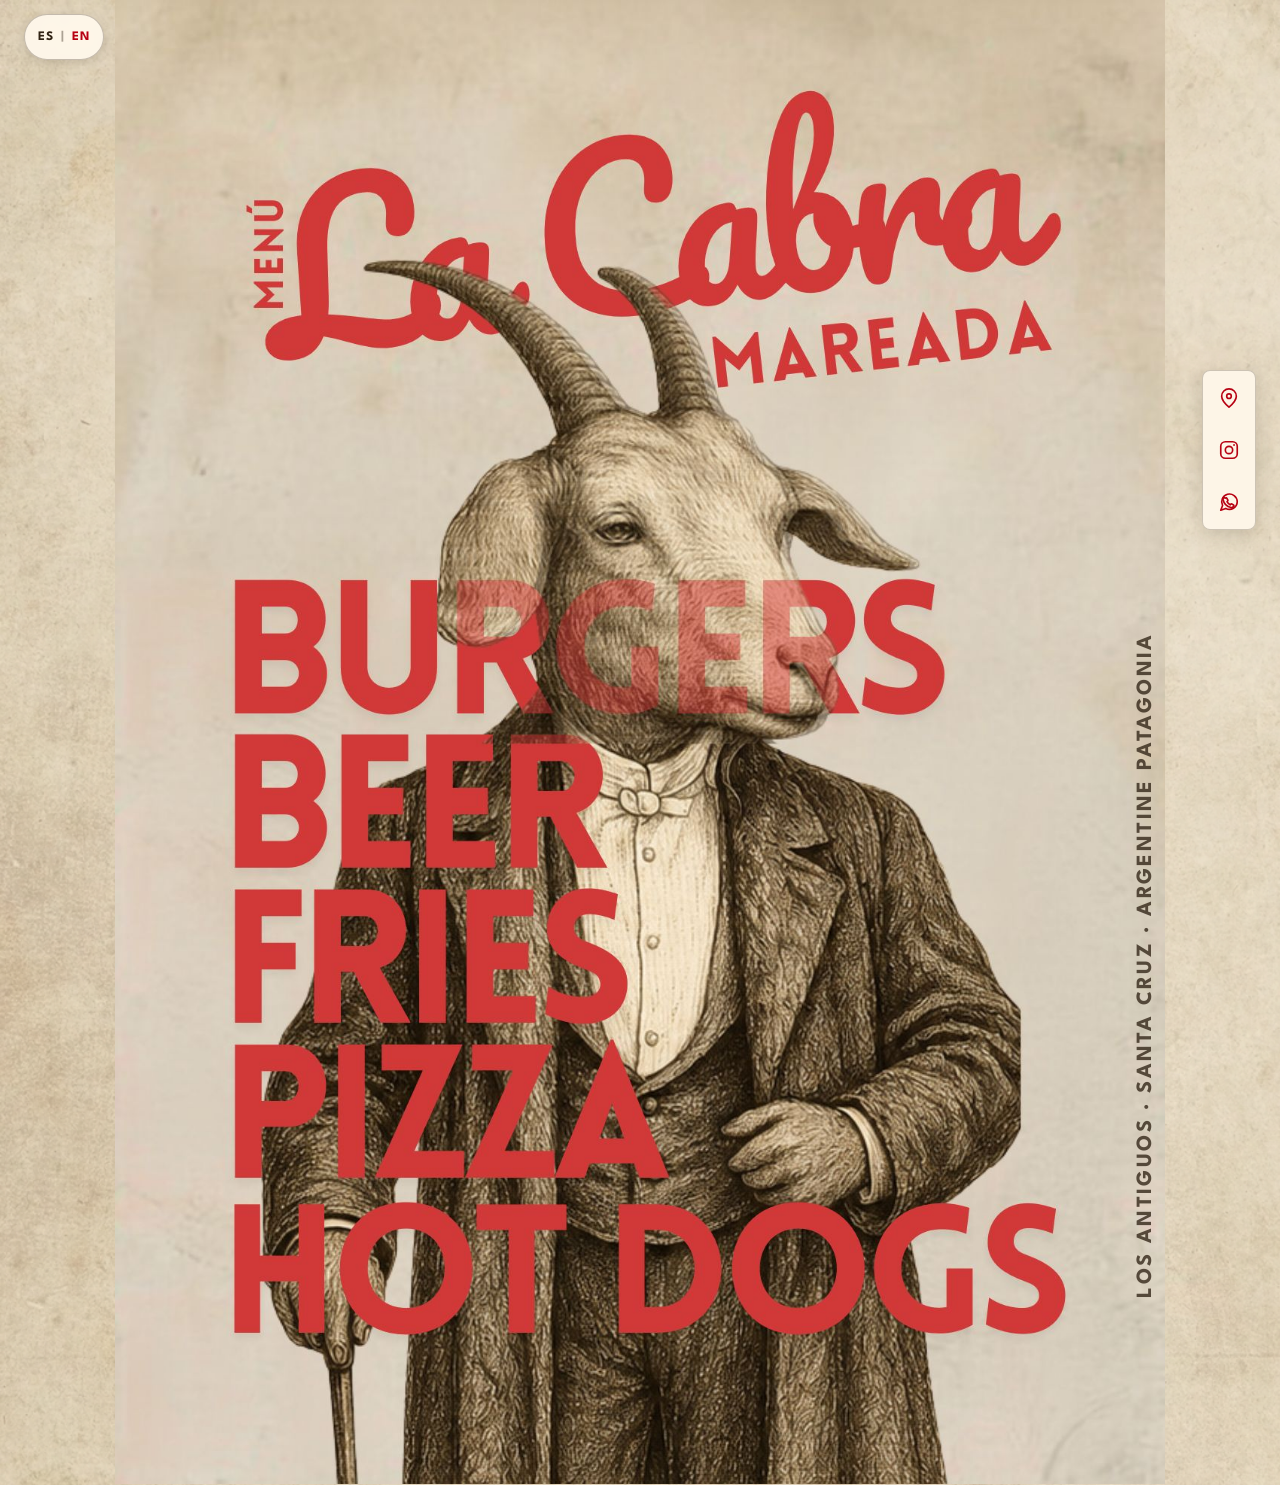
==== en/index.html @ f1989853 "Agregar version en ingles del menu" ====
<!DOCTYPE html>
<html lang="en">

<head>
    <meta charset="UTF-8">
    <meta
        name="viewport"
        content="width=device-width, initial-scale=1.0, viewport-fit=cover">
    <meta
        name="description"
        content="La Cabra Mareada digital menu: burgers, craft beer, fries, pizza and hot dogs.">
    <meta name="theme-color" content="#fff8eb">

    <title>La Cabra Mareada | English Menu</title>

    <link rel="icon" type="image/png" href="../img/favicon.png?v=2">
    <link rel="apple-touch-icon" href="../img/favicon.png?v=2">
    <link rel="canonical" href="https://www.lacabramareada.com.ar/en/">
    <link rel="alternate" hreflang="es" href="https://www.lacabramareada.com.ar/">
    <link rel="alternate" hreflang="en" href="https://www.lacabramareada.com.ar/en/">
    <link rel="alternate" hreflang="x-default" href="https://www.lacabramareada.com.ar/">
    <link rel="preconnect" href="https://fonts.googleapis.com">
    <link rel="preconnect" href="https://fonts.gstatic.com" crossorigin>
    <link
        rel="stylesheet"
        href="https://fonts.googleapis.com/css2?family=League+Spartan:wght@700&amp;display=swap">
    <link rel="stylesheet" href="../css/style.css?v=14">
</head>

<body class="pagina-portada">

    <main class="contenedor-portada">

        <nav class="selector-idioma" aria-label="Select language">
            <a href="../index.html" lang="es" hreflang="es">ES</a>
            <span class="separador-idioma" aria-hidden="true">|</span>
            <span class="idioma-activo" aria-current="page">EN</span>
        </nav>

        <p class="identidad-geografica">
            Los Antiguos · Santa Cruz · Argentine Patagonia
        </p>

        <p class="aviso-categorias" aria-hidden="true">
            TAP A CATEGORY TO VIEW THE MENU
        </p>

        <img
            src="../img/portada-en.jpeg"
            alt="La Cabra Mareada main menu"
            class="portada"
            width="1395"
            height="1972"
            fetchpriority="high">

        <nav class="enlaces-portada" aria-label="Menu categories">

            <a
                class="zona zona-burgers"
                href="burgers.html"
                aria-label="View the burger menu">
                <span class="texto-accesible">Burgers</span>
            </a>

            <a
                class="zona zona-cervezas"
                href="beer.html"
                aria-label="View the craft beer menu">
                <span class="texto-accesible">Beer</span>
            </a>

            <a
                class="zona zona-papas"
                href="fries.html"
                aria-label="View the fries menu">
                <span class="texto-accesible">Fries</span>
            </a>

            <a
                class="zona zona-pizzas"
                href="pizzas.html"
                aria-label="View the pizza menu">
                <span class="texto-accesible">Pizza</span>
            </a>

            <a
                class="zona zona-panchos"
                href="pizzas.html#hot-dogs"
                aria-label="View the hot dog section">
                <span class="texto-accesible">Hot dogs</span>
            </a>

        </nav>

    </main>

    <nav class="acciones-principales" aria-label="Contact and location">

        <a
            class="accion-principal"
            href="https://www.google.com/maps/dir//La+Cabra+Mareada+Los+Antiguos,+Av.+11+de+Julio+536,+Z9041+Los+Antiguos,+Santa+Cruz/@-46.5449201,-71.6216948,15z/data=!4m8!4m7!1m0!1m5!1m1!1s0xbded295d898c9527:0x5cba1bb2d6e6a3a2!2m2!1d-71.6311432!2d-46.5515273?entry=ttu&amp;g_ep=EgoyMDI2MDcyOC4wIKXMDSoASAFQAw%3D%3D"
            target="_blank"
            rel="noopener noreferrer"
            aria-label="Get directions to La Cabra Mareada with Google Maps">
            <svg class="icono-accion" viewBox="0 0 24 24" aria-hidden="true">
                <path d="M20 10c0 5-8 12-8 12S4 15 4 10a8 8 0 1 1 16 0Z"></path>
                <circle cx="12" cy="10" r="2.5"></circle>
            </svg>
            <span class="texto-accion">Directions</span>
        </a>

        <a
            class="accion-principal"
            href="https://www.instagram.com/lacabra_mareada?igsh=eTJvdHl6Z2Z5M3F1"
            target="_blank"
            rel="noopener noreferrer"
            aria-label="Open La Cabra Mareada on Instagram">
            <svg class="icono-accion" viewBox="0 0 24 24" aria-hidden="true">
                <rect x="3" y="3" width="18" height="18" rx="5"></rect>
                <circle cx="12" cy="12" r="4"></circle>
                <circle class="icono-punto" cx="17.5" cy="6.5" r="1"></circle>
            </svg>
            <span class="texto-accion">Instagram</span>
        </a>

        <a
            class="accion-principal"
            href="https://wa.me/5492975358234"
            target="_blank"
            rel="noopener noreferrer"
            aria-label="Contact La Cabra Mareada on WhatsApp">
            <svg class="icono-accion" viewBox="0 0 24 24" aria-hidden="true">
                <path d="M21 11.5a8.5 8.5 0 0 1-12.5 7.5L3 21l2-5.2A8.5 8.5 0 1 1 21 11.5Z"></path>
                <path d="M8.2 7.8c.5-.5 1.2-.3 1.5.2l1 1.8c.2.4.1.9-.2 1.2l-.7.7c.8 1.5 1.9 2.6 3.4 3.4l.7-.7c.3-.3.8-.4 1.2-.2l1.8 1c.5.3.7 1 .2 1.5l-.6.6c-.6.6-1.5.9-2.3.7-4.4-.9-7.8-4.3-8.7-8.7-.2-.8.1-1.7.7-2.3l.2-.2Z"></path>
            </svg>
            <span class="texto-accion">WhatsApp</span>
        </a>

    </nav>

</body>

</html>
---- css/style.css ----
/* ================================================= */
/* LA CABRA MAREADA                                  */
/* ================================================= */

:root {
    --ancho-carta: 1050px;
    --proporcion-carta: 1050 / 1485;

    --color-papel: #fff8eb;
    --color-papel-secundario: #e8dfc8;
    --color-tinta: #302314;
    --color-rojo: #b70213;

    --fondo-control: rgba(255, 248, 235, 0.82);
    --fondo-control-activo: rgba(255, 248, 235, 0.97);
}


/* ================================================= */
/* CONFIGURACIÓN GENERAL                             */
/* ================================================= */

* {
    margin: 0;
    padding: 0;
    box-sizing: border-box;
}

html {
    width: 100%;
    min-height: 100%;

    color: var(--color-tinta);
    background-color: var(--color-papel);

    -webkit-text-size-adjust: 100%;
    text-size-adjust: 100%;
}

body {
    width: 100%;
    min-height: 100vh;
    min-height: 100svh;

    overflow-x: hidden;

    color: var(--color-tinta);
    background-color: var(--color-papel);

    /* Respaldo para navegadores que no entienden image-set(). */
    background-image:
        url("../img/textura envejecida.png"),
        url("../img/textura suave.png");

    /*
    Las versiones WebP son más livianas. Los PNG originales
    permanecen como respaldo para navegadores antiguos.
    */
    background-image:
        image-set(
            url("../img/textura-envejecida.webp") type("image/webp"),
            url("../img/textura envejecida.png") type("image/png")
        ),
        image-set(
            url("../img/textura-suave.webp") type("image/webp"),
            url("../img/textura suave.png") type("image/png")
        );

    background-position:
        center top,
        center top;

    background-repeat:
        repeat-y,
        repeat-y;

    /*
    La textura se amplía hasta cubrir todo el ancho de la
    ventana. Así no quedan franjas de color sólido a los
    costados de la carta en monitores grandes.
    */
    background-size:
        cover,
        cover;
}

img {
    max-width: 100%;
}

a {
    color: inherit;
}


/* ================================================= */
/* PORTADA Y CARTAS                                  */
/* ================================================= */

.contenedor-portada,
.contenedor-carta {
    position: relative;

    width: 100%;
    max-width: var(--ancho-carta);
    margin: 0 auto;

    aspect-ratio: var(--proporcion-carta);
}

.portada,
.imagen-carta {
    display: block;

    width: 100%;
    height: auto;

    -webkit-user-select: none;
    user-select: none;
    -webkit-user-drag: none;
}

.imagen-carta {
    touch-action: pan-x pan-y pinch-zoom;
}


/* ================================================= */
/* ZONAS CLICABLES DE LA PORTADA                     */
/* ================================================= */

.enlaces-portada {
    position: absolute;
    inset: 0;
    z-index: 2;
}

.zona {
    position: absolute;
    display: block;

    border: 0;
    background: transparent;

    cursor: pointer;
    touch-action: manipulation;
    -webkit-tap-highlight-color: transparent;
}

/* Texto accesible, oculto únicamente de forma visual. */
.zona .texto-accesible {
    position: absolute;

    width: 1px;
    height: 1px;
    padding: 0;
    margin: -1px;

    overflow: hidden;
    clip: rect(0, 0, 0, 0);
    clip-path: inset(50%);

    white-space: nowrap;
    border: 0;
}

.zona-burgers {
    left: 10%;
    top: 39%;
    width: 70%;
    height: 10%;
}

.zona-cervezas {
    left: 10%;
    top: 49.5%;
    width: 75%;
    height: 10%;
}

.zona-papas {
    left: 10%;
    top: 60%;
    width: 51%;
    height: 10%;
}

.zona-pizzas {
    left: 10%;
    top: 70.5%;
    width: 51%;
    height: 10%;
}

.zona-panchos {
    left: 10%;
    top: 81%;
    width: 76%;
    height: 10%;
}

@media (hover: hover) and (pointer: fine) {
    .zona:hover {
        background: rgba(183, 2, 19, 0.08);
        outline: 2px solid rgba(183, 2, 19, 0.45);
        outline-offset: -2px;
    }

}

.zona:focus-visible {
    background: rgba(183, 2, 19, 0.08);
    outline: 3px solid rgba(183, 2, 19, 0.75);
    outline-offset: -3px;
}


/* ================================================= */
/* AYUDA INICIAL Y ACCESOS DE CONTACTO               */
/* ================================================= */

.selector-idioma {
    position: fixed;
    top: max(14px, env(safe-area-inset-top));
    left: max(
        10px,
        calc((100vw - var(--ancho-carta) - 300px) / 4)
    );
    z-index: 30;

    display: inline-flex;
    align-items: center;
    gap: 7px;

    min-height: 44px;
    padding: 8px 13px;

    color: var(--color-tinta);
    border: 1px solid rgba(48, 35, 20, 0.28);
    border-radius: 999px;

    font-family: "League Spartan", "Arial Narrow", Arial, Helvetica, sans-serif;
    font-size: 13px;
    font-weight: 700;
    line-height: 1;
    letter-spacing: 0.08em;

    background: rgba(255, 248, 235, 0.94);
    box-shadow: 0 3px 10px rgba(48, 35, 20, 0.14);
    backdrop-filter: blur(3px);
}

.selector-idioma a {
    display: inline-flex;
    align-items: center;
    min-height: 28px;

    color: var(--color-tinta);
    text-decoration: none;

    transition: opacity 0.2s ease;
    touch-action: manipulation;
}

.selector-idioma a:hover,
.selector-idioma a:focus-visible {
    opacity: 0.55;
}

.selector-idioma a:focus-visible {
    outline: 2px solid var(--color-tinta);
    outline-offset: 3px;
}

.idioma-activo {
    color: var(--color-rojo);
}

.separador-idioma {
    color: rgba(48, 35, 20, 0.4);
}

@media (min-width: 701px) and (max-width: 1399px) {
    .selector-idioma {
        left: clamp(8px, 2vw, 24px);
    }
}

.identidad-geografica {
    position: absolute;
    top: 65%;
    left: calc(100% - clamp(11px, 1.8vw, 19px));
    z-index: 3;

    width: max-content;

    color: rgba(48, 35, 20, 0.78);

    font-family: "League Spartan", "Arial Narrow", Arial, Helvetica, sans-serif;
    font-size: clamp(9px, 1vw, 12px);
    font-weight: 700;
    line-height: 1.2;
    letter-spacing: 0.14em;

    text-align: center;
    text-transform: uppercase;
    white-space: nowrap;

    pointer-events: none;
    transform: translate(-50%, -50%) rotate(-90deg);
    transform-origin: center;
}

/*
En computadora la identificación vertical conserva una
presencia mayor sin invadir los nombres de las categorías.
*/
@media (min-width: 701px) {
    .identidad-geografica {
        font-size: clamp(16px, 1.7vw, 22px);
        letter-spacing: 0.11em;
    }
}

.aviso-categorias {
    position: absolute;
    top: 1%;
    left: 50%;
    z-index: 4;

    width: max-content;
    max-width: calc(100% - 24px);
    padding: 7px 12px;

    color: var(--color-rojo);
    border: 1px solid rgba(48, 35, 20, 0.24);
    border-radius: 999px;

    font-family: "Arial Narrow", Arial, Helvetica, sans-serif;
    font-size: clamp(10px, 1.15vw, 13px);
    font-weight: 700;
    line-height: 1.2;
    letter-spacing: 0.08em;

    text-align: center;

    background: rgba(255, 248, 235, 0.9);
    box-shadow: 0 3px 10px rgba(48, 35, 20, 0.12);
    backdrop-filter: blur(2px);

    pointer-events: none;
    transform: translateX(-50%);

    animation: mostrar-aviso-categorias 5.5s ease 0.5s both;
}

/* En computadora el aviso temporal permanece arriba. */
@media (min-width: 701px) {
    .aviso-categorias {
        top: 1%;
    }
}

@keyframes mostrar-aviso-categorias {
    0%,
    100% {
        opacity: 0;
        transform: translate(-50%, -4px);
    }

    10%,
    75% {
        opacity: 1;
        transform: translate(-50%, 0);
    }
}

.acciones-principales {
    position: fixed;
    top: 50%;
    right: max(
        10px,
        calc((100vw - var(--ancho-carta) - 300px) / 4)
    );
    z-index: 20;

    display: grid;
    gap: 8px;

    width: 150px;
    padding: 8px;

    border: 1px solid rgba(48, 35, 20, 0.24);
    border-radius: 8px;

    background: rgba(255, 248, 235, 0.92);
    box-shadow: 0 5px 18px rgba(48, 35, 20, 0.16);
    backdrop-filter: blur(3px);

    transform: translateY(-50%);
}

.accion-principal {
    display: flex;
    align-items: center;
    gap: 8px;

    min-height: 44px;
    padding: 8px 10px;

    color: var(--color-rojo);
    border-radius: 5px;

    font-family: "Arial Narrow", Arial, Helvetica, sans-serif;
    font-size: 12px;
    font-weight: 700;
    line-height: 1.1;
    letter-spacing: 0.04em;

    text-decoration: none;
    text-transform: uppercase;

    transition:
        color 0.2s ease,
        background-color 0.2s ease,
        transform 0.2s ease;

    touch-action: manipulation;
    -webkit-tap-highlight-color: transparent;
}

.icono-accion {
    flex: 0 0 auto;

    width: 22px;
    height: 22px;

    fill: none;
    stroke: currentColor;
    stroke-width: 1.8;
    stroke-linecap: round;
    stroke-linejoin: round;
}

.icono-accion .icono-punto {
    fill: currentColor;
    stroke: none;
}

@media (hover: hover) and (pointer: fine) {
    .accion-principal:hover {
        color: var(--color-papel);
        background: var(--color-rojo);
        transform: translateY(-1px);
    }
}

.accion-principal:focus-visible {
    color: var(--color-papel);
    background: var(--color-rojo);
    outline: 3px solid var(--color-papel);
    outline-offset: 2px;
}

/*
En pantallas medianas, el panel se compacta para no cubrir
la portada. El nombre de cada acceso sigue disponible para
lectores de pantalla mediante el aria-label del enlace.
*/
@media (min-width: 701px) and (max-width: 1399px) {
    .acciones-principales {
        right: clamp(8px, 2vw, 24px);

        width: 54px;
        padding: 5px;
    }

    .accion-principal {
        justify-content: center;

        width: 42px;
        padding: 8px;
    }

    .texto-accion {
        position: absolute;

        width: 1px;
        height: 1px;
        padding: 0;
        margin: -1px;

        overflow: hidden;
        clip: rect(0, 0, 0, 0);
        clip-path: inset(50%);

        white-space: nowrap;
        border: 0;
    }
}


/* ================================================= */
/* CONTROLES SUPERPUESTOS SOBRE LAS CARTAS           */
/* ================================================= */

.menu-sobre-carta,
.ampliar-carta {
    position: absolute;
    z-index: 3;

    display: inline-flex;
    align-items: center;
    justify-content: center;
    gap: 0.45em;

    min-height: 44px;
    padding: 8px 16px;

    color: var(--color-rojo);
    border: 1px solid rgba(48, 35, 20, 0.3);
    border-radius: 999px;

    font-family: "Arial Narrow", Arial, Helvetica, sans-serif;
    font-size: clamp(13px, 1.7vw, 18px);
    font-weight: 700;
    line-height: 1;
    letter-spacing: 0.12em;

    text-align: center;
    text-decoration: none;

    background: var(--fondo-control);
    box-shadow: 0 3px 10px rgba(48, 35, 20, 0.12);
    backdrop-filter: blur(2px);

    transition:
        color 0.2s ease,
        background-color 0.2s ease,
        border-color 0.2s ease,
        transform 0.2s ease;

    -webkit-tap-highlight-color: transparent;
}

.menu-sobre-carta {
    position: fixed;
    top: clamp(10px, 1.8vw, 20px);
    left: 50%;
    z-index: 10;

    transform: translateX(-50%);
}

.menu-sobre-carta::before {
    content: "←";
    font-size: 1.15em;
    line-height: 0;
}

/*
El acceso a la imagen original aparece solo en pantallas
pequeñas, donde la letra de la carta necesita ampliación.
*/
.ampliar-carta {
    display: none;
}

@media (hover: hover) and (pointer: fine) {
    .menu-sobre-carta:hover,
    .ampliar-carta:hover {
        color: var(--color-papel);
        border-color: var(--color-rojo);
        background: var(--color-rojo);
    }

    .menu-sobre-carta:hover {
        transform: translateX(-50%) translateY(-1px);
    }
}

.menu-sobre-carta:focus-visible,
.ampliar-carta:focus-visible {
    color: var(--color-papel);
    border-color: var(--color-rojo);
    background: var(--color-rojo);
    outline: 3px solid var(--color-papel);
    outline-offset: 2px;
}


/* ================================================= */
/* NAVEGACIÓN DIRECTA A PANCHOS                      */
/* ================================================= */

.ancla-panchos {
    position: absolute;
    top: 62%;
    left: 0;

    width: 1px;
    height: 1px;

    pointer-events: none;
    scroll-margin-top: 16px;
}

.ancla-hot-dogs {
    position: absolute;
    top: 62%;
    left: 0;

    width: 1px;
    height: 1px;

    pointer-events: none;
    scroll-margin-top: 16px;
}


/* ================================================= */
/* VERSIÓN MÓVIL                                     */
/* ================================================= */

@media (max-width: 700px) {
    body {
        background-size:
            100vw auto,
            100vw auto;
    }

    /*
    En las páginas de cartas, la imagen queda centrada dentro
    de un marco limpio del color solicitado.
    Los márgenes automáticos conservan el inicio visible si
    una pantalla horizontal fuera más baja que la carta.
    */
    body.pagina-carta,
    body.pagina-portada {
        display: flex;
        flex-direction: column;

        padding: clamp(10px, 3vw, 16px);

        background-color: var(--color-papel);
        background-image: none;
    }

    .contenedor-portada,
    .contenedor-carta {
        max-width: none;
    }

    .pagina-carta .contenedor-carta,
    .pagina-portada .contenedor-portada {
        flex: 0 0 auto;
        margin-block: auto;
    }

    .aviso-categorias {
        position: fixed;
        top: max(10px, env(safe-area-inset-top));

        font-size: 10px;
    }

    .selector-idioma {
        position: absolute;
        top: 10px;
        left: 10px;

        min-height: 40px;
        padding: 6px 11px;

        font-size: 12px;
    }

    .acciones-principales {
        top: auto;
        right: 50%;
        bottom: max(10px, env(safe-area-inset-bottom));

        display: flex;
        gap: 4px;

        width: min(calc(100% - 20px), 390px);
        padding: 5px;

        transform: translateX(50%);
    }

    .accion-principal {
        flex: 1 1 0;
        justify-content: center;
        gap: 4px;

        min-width: 0;
        min-height: 44px;
        padding: 6px 4px;

        font-size: 10px;
        letter-spacing: 0.02em;
    }

    .icono-accion {
        width: 18px;
        height: 18px;
    }

    /*
    En la vista normal, MENÚ vuelve a quedar contenido dentro
    de la imagen en lugar de flotar sobre el borde superior.
    */
    .menu-sobre-carta {
        position: absolute;
        top: 10px;
        right: 10px;
        left: auto;

        min-height: 44px;
        padding: 8px 14px;

        font-size: 14px;

        transform: none;
    }

    .ampliar-carta {
        right: 10px;
        bottom: max(10px, env(safe-area-inset-bottom));

        display: inline-flex;

        min-height: 44px;
        padding: 8px 12px;

        font-size: 12px;
        letter-spacing: 0.08em;
    }

    /*
    Al entrar desde PANCHOS se agrega espacio temporal al
    final. Así el navegador puede llevar esa sección a una
    posición cómoda aunque la carta completa sea más baja
    que la pantalla del teléfono.
    */
    .pagina-pizzas:has(#panchos:target) {
        padding-bottom: 70svh;
    }

    .pagina-pizzas:has(#hot-dogs:target) {
        padding-bottom: 70svh;
    }

    /*
    Cuando se entra directamente a Panchos hay desplazamiento.
    En ese caso puntual MENÚ permanece visible sobre la carta.
    */
    .pagina-pizzas:has(#panchos:target) .menu-sobre-carta {
        position: fixed;
        top: max(10px, env(safe-area-inset-top));
        right: 10px;
        z-index: 10;
    }

    .pagina-pizzas:has(#hot-dogs:target) .menu-sobre-carta {
        position: fixed;
        top: max(10px, env(safe-area-inset-top));
        right: 10px;
        z-index: 10;
    }
}

@media (prefers-reduced-motion: reduce) {
    .aviso-categorias {
        display: none;
    }

    .menu-sobre-carta,
    .ampliar-carta,
    .accion-principal {
        transition: none;
    }

    .selector-idioma a {
        transition: none;
    }
}
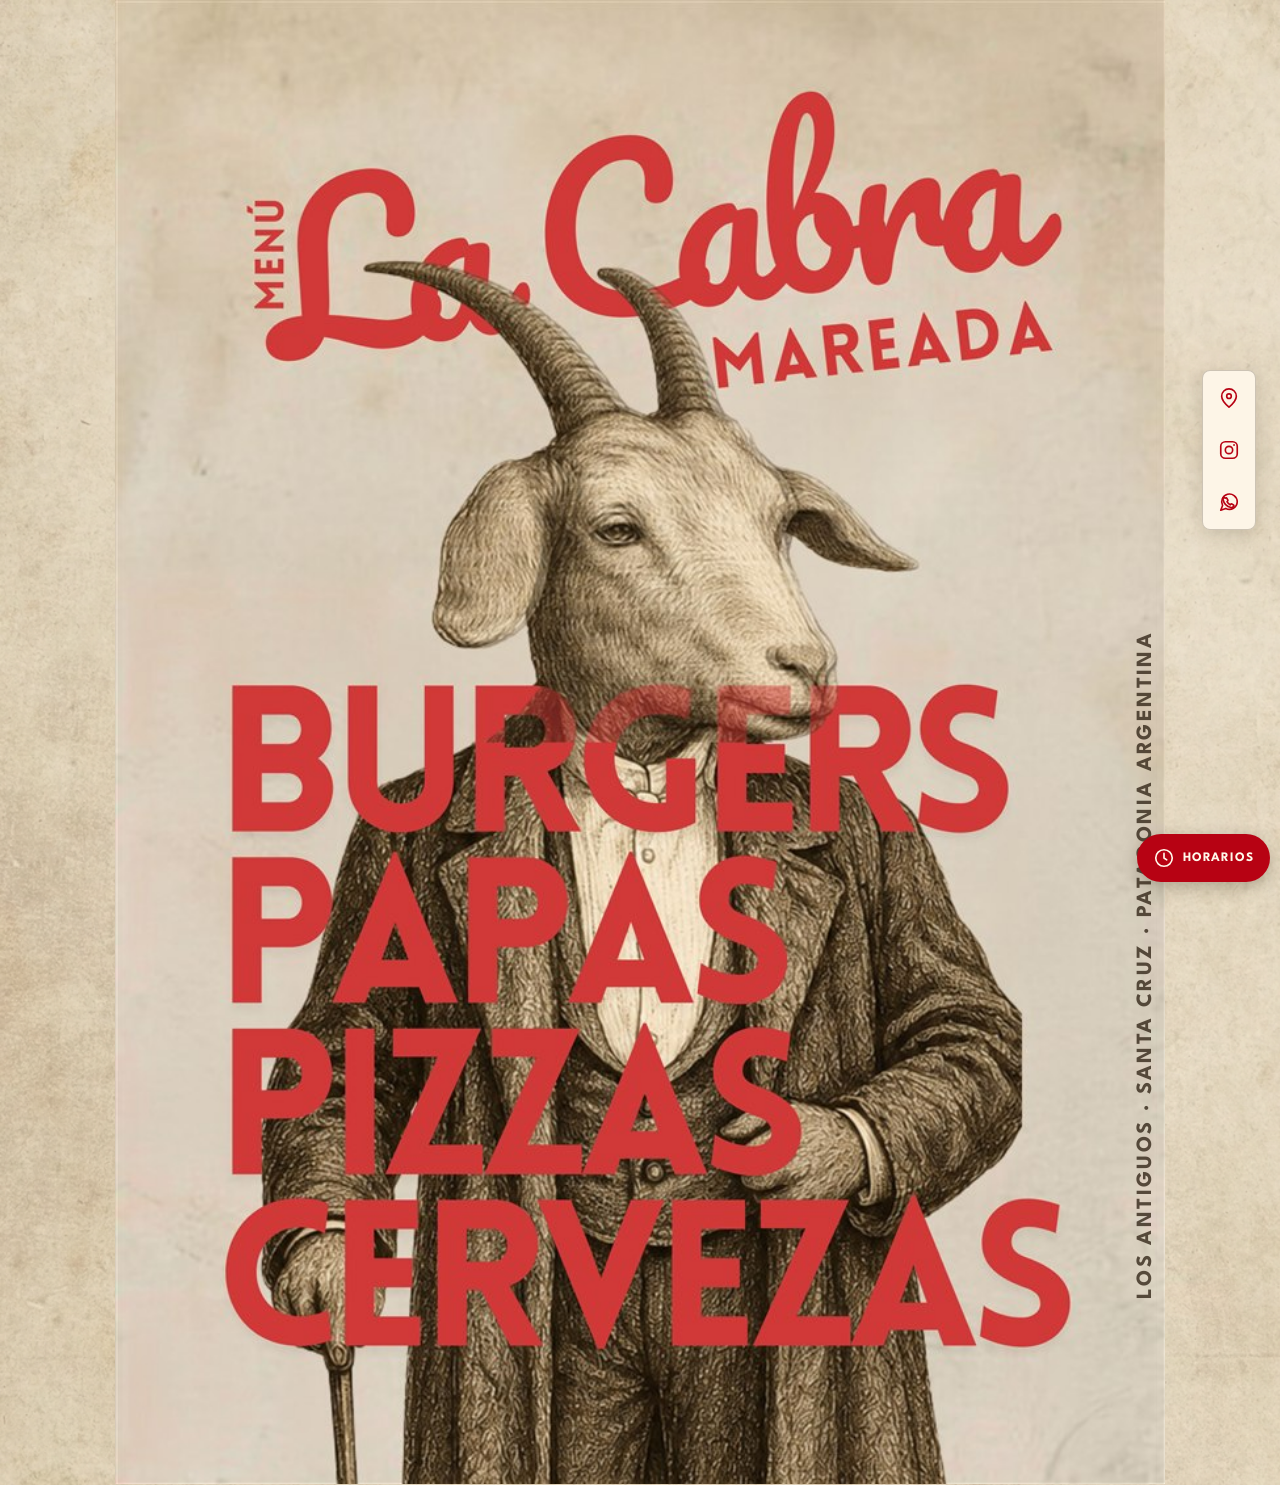
==== commit 26f9682f: "Actualizar cartas y portada; reemplazar Oktoberfest por horarios" ====
--- a/en/index.html
+++ b/en/index.html
@@ -1,143 +1 @@
-<!DOCTYPE html>
-<html lang="en">
-
-<head>
-    <meta charset="UTF-8">
-    <meta
-        name="viewport"
-        content="width=device-width, initial-scale=1.0, viewport-fit=cover">
-    <meta
-        name="description"
-        content="La Cabra Mareada digital menu: burgers, craft beer, fries, pizza and hot dogs.">
-    <meta name="theme-color" content="#fff8eb">
-
-    <title>La Cabra Mareada | English Menu</title>
-
-    <link rel="icon" type="image/png" href="../img/favicon.png?v=2">
-    <link rel="apple-touch-icon" href="../img/favicon.png?v=2">
-    <link rel="canonical" href="https://www.lacabramareada.com.ar/en/">
-    <link rel="alternate" hreflang="es" href="https://www.lacabramareada.com.ar/">
-    <link rel="alternate" hreflang="en" href="https://www.lacabramareada.com.ar/en/">
-    <link rel="alternate" hreflang="x-default" href="https://www.lacabramareada.com.ar/">
-    <link rel="preconnect" href="https://fonts.googleapis.com">
-    <link rel="preconnect" href="https://fonts.gstatic.com" crossorigin>
-    <link
-        rel="stylesheet"
-        href="https://fonts.googleapis.com/css2?family=League+Spartan:wght@700&amp;display=swap">
-    <link rel="stylesheet" href="../css/style.css?v=14">
-</head>
-
-<body class="pagina-portada">
-
-    <main class="contenedor-portada">
-
-        <nav class="selector-idioma" aria-label="Select language">
-            <a href="../index.html" lang="es" hreflang="es">ES</a>
-            <span class="separador-idioma" aria-hidden="true">|</span>
-            <span class="idioma-activo" aria-current="page">EN</span>
-        </nav>
-
-        <p class="identidad-geografica">
-            Los Antiguos · Santa Cruz · Argentine Patagonia
-        </p>
-
-        <p class="aviso-categorias" aria-hidden="true">
-            TAP A CATEGORY TO VIEW THE MENU
-        </p>
-
-        <img
-            src="../img/portada-en.jpeg"
-            alt="La Cabra Mareada main menu"
-            class="portada"
-            width="1395"
-            height="1972"
-            fetchpriority="high">
-
-        <nav class="enlaces-portada" aria-label="Menu categories">
-
-            <a
-                class="zona zona-burgers"
-                href="burgers.html"
-                aria-label="View the burger menu">
-                <span class="texto-accesible">Burgers</span>
-            </a>
-
-            <a
-                class="zona zona-cervezas"
-                href="beer.html"
-                aria-label="View the craft beer menu">
-                <span class="texto-accesible">Beer</span>
-            </a>
-
-            <a
-                class="zona zona-papas"
-                href="fries.html"
-                aria-label="View the fries menu">
-                <span class="texto-accesible">Fries</span>
-            </a>
-
-            <a
-                class="zona zona-pizzas"
-                href="pizzas.html"
-                aria-label="View the pizza menu">
-                <span class="texto-accesible">Pizza</span>
-            </a>
-
-            <a
-                class="zona zona-panchos"
-                href="pizzas.html#hot-dogs"
-                aria-label="View the hot dog section">
-                <span class="texto-accesible">Hot dogs</span>
-            </a>
-
-        </nav>
-
-    </main>
-
-    <nav class="acciones-principales" aria-label="Contact and location">
-
-        <a
-            class="accion-principal"
-            href="https://www.google.com/maps/dir//La+Cabra+Mareada+Los+Antiguos,+Av.+11+de+Julio+536,+Z9041+Los+Antiguos,+Santa+Cruz/@-46.5449201,-71.6216948,15z/data=!4m8!4m7!1m0!1m5!1m1!1s0xbded295d898c9527:0x5cba1bb2d6e6a3a2!2m2!1d-71.6311432!2d-46.5515273?entry=ttu&amp;g_ep=EgoyMDI2MDcyOC4wIKXMDSoASAFQAw%3D%3D"
-            target="_blank"
-            rel="noopener noreferrer"
-            aria-label="Get directions to La Cabra Mareada with Google Maps">
-            <svg class="icono-accion" viewBox="0 0 24 24" aria-hidden="true">
-                <path d="M20 10c0 5-8 12-8 12S4 15 4 10a8 8 0 1 1 16 0Z"></path>
-                <circle cx="12" cy="10" r="2.5"></circle>
-            </svg>
-            <span class="texto-accion">Directions</span>
-        </a>
-
-        <a
-            class="accion-principal"
-            href="https://www.instagram.com/lacabra_mareada?igsh=eTJvdHl6Z2Z5M3F1"
-            target="_blank"
-            rel="noopener noreferrer"
-            aria-label="Open La Cabra Mareada on Instagram">
-            <svg class="icono-accion" viewBox="0 0 24 24" aria-hidden="true">
-                <rect x="3" y="3" width="18" height="18" rx="5"></rect>
-                <circle cx="12" cy="12" r="4"></circle>
-                <circle class="icono-punto" cx="17.5" cy="6.5" r="1"></circle>
-            </svg>
-            <span class="texto-accion">Instagram</span>
-        </a>
-
-        <a
-            class="accion-principal"
-            href="https://wa.me/5492975358234"
-            target="_blank"
-            rel="noopener noreferrer"
-            aria-label="Contact La Cabra Mareada on WhatsApp">
-            <svg class="icono-accion" viewBox="0 0 24 24" aria-hidden="true">
-                <path d="M21 11.5a8.5 8.5 0 0 1-12.5 7.5L3 21l2-5.2A8.5 8.5 0 1 1 21 11.5Z"></path>
-                <path d="M8.2 7.8c.5-.5 1.2-.3 1.5.2l1 1.8c.2.4.1.9-.2 1.2l-.7.7c.8 1.5 1.9 2.6 3.4 3.4l.7-.7c.3-.3.8-.4 1.2-.2l1.8 1c.5.3.7 1 .2 1.5l-.6.6c-.6.6-1.5.9-2.3.7-4.4-.9-7.8-4.3-8.7-8.7-.2-.8.1-1.7.7-2.3l.2-.2Z"></path>
-            </svg>
-            <span class="texto-accion">WhatsApp</span>
-        </a>
-
-    </nav>
-
-</body>
-
-</html>
+<!doctype html><html lang="es"><head><meta charset="utf-8"><meta name="viewport" content="width=device-width,initial-scale=1"><meta http-equiv="refresh" content="0;url=../index.html"><link rel="canonical" href="../index.html"><title>La Cabra Mareada</title></head><body><a href="../index.html">Ver la carta actual de La Cabra Mareada</a></body></html>
